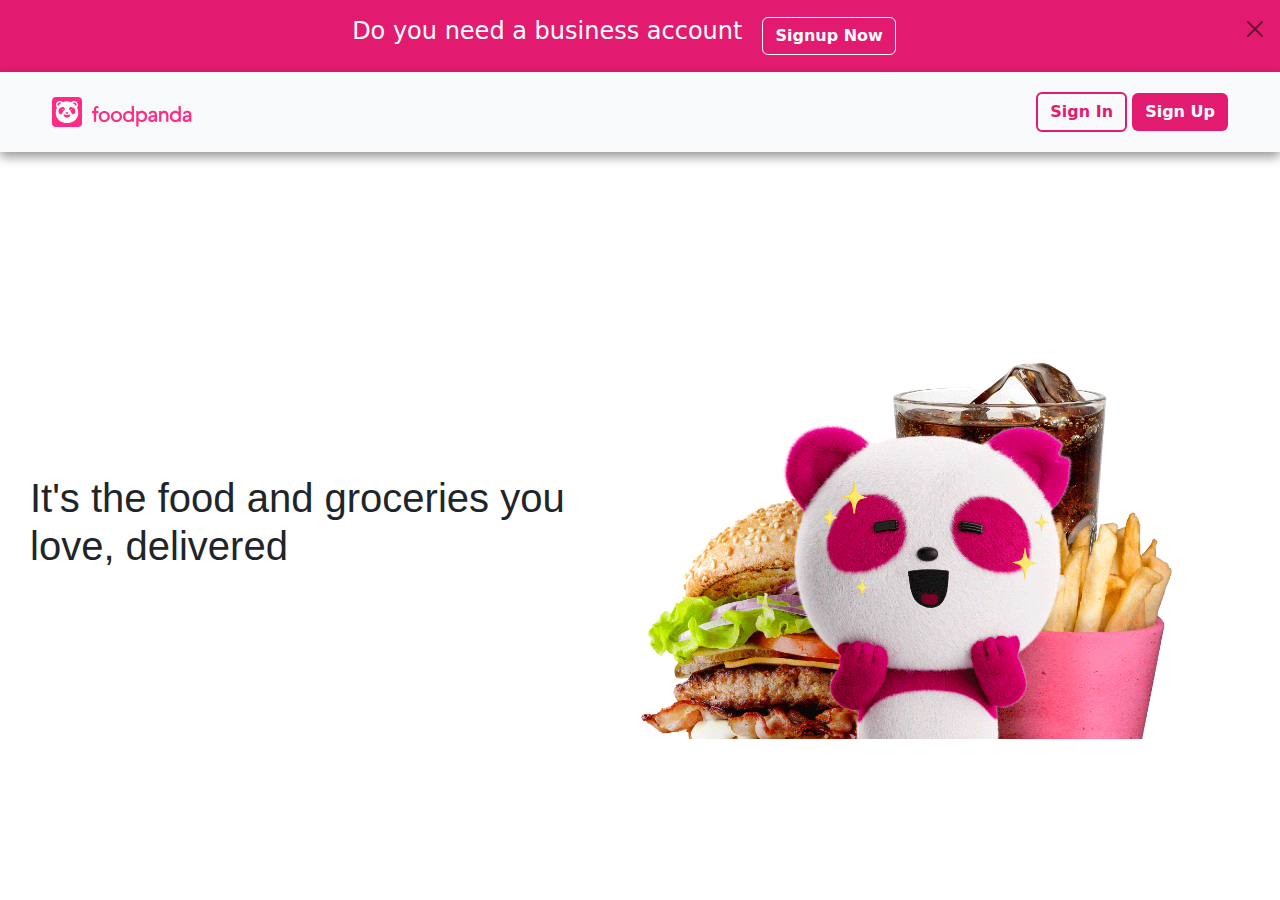
==== index.html @ 928614de "Initial commit" ====
<!DOCTYPE html>
<html lang="en">
<head>
    <meta charset="UTF-8">
    <meta name="viewport" content="width=device-width, initial-scale=1.0">
    <title>Food Panda</title>
    <link rel="stylesheet" href="./bootstrap/css/bootstrap.min.css">
    <link rel="stylesheet" href="style.css">
</head>
<body>
    <div class="alert alert-dismissible fade show" role="alert">
        <strong><h4>Do you need a business account</h4></strong>
        <button class="btn Signup-btn ">Signup Now</button>    
        <button type="button" class="btn-close" data-bs-dismiss="alert" aria-label="Close"></button>
      </div>
      <nav class="navbar bg-body-tertiary second-nav">
        <div class="container-fluid ">
            <div class="logos">
                <img src="./resources/logo1.svg" alt="Logo" width="30"  class="d-inline-block align-text-top">
                <img src="./resources/logo2.svg" alt="Logo" width="100" class="d-inline-block align-text-top"> 
            </div>
            <div class="btns">
                <button class="btn btn-In">Sign In</button>
                <button class="btn btn-Up">Sign Up</button>
            </div>
        </div>
    </nav>
    <div class="cont-wrap">
        <div class="cont1">
            <h1>It's the food and groceries you love, delivered</h1>
        </div>
        <div class="cont2">
            <img src="./resources/bg-image.png" alt="">
        </div>
    </div>
      <script src="./bootstrap/js/bootstrap.min.js"></script>
      <script src="./bootstrap/js/jquery.js"></script>
      <script src="app.js"></script>
</body>
</html>
---- style.css ----
*{
    margin: 0;
    padding: 0;
}

html,
body {
  height: 100%;
}

/* Landing Page */
body {
  display: flex;
  flex-direction: column;
}


.alert{
    background-color: #e21b70;
    color: white;
    display: flex;
    justify-content: center;
    gap: 20px;
    margin-bottom: 0;
    border-radius: 0;
}

.Signup-btn{
    border: 1px solid white;
    font-weight: bold;
    color: white;
}

.Signup-btn:hover{
    background-color: white;
    color: #e21b70;
}

.logos{
    display: flex;
    align-items: end;
    gap: 10px;
}

.second-nav {
    display: flex;
    justify-content: space-around;
    align-items: center;
    padding-inline: 40px;
    padding-block: 20px;
    box-shadow: 0px 5px 10px rgba(0,0,0,0.4);
}

.btn-In{
    border: 2px solid #e21b70;
    color: #e21b70;
    font-weight: bold;
}

.btn-In:hover{
    background-color: #e21b70;
    color: white;
}

.btn-Up{
    background-color: #e21b70;
    color: white;
    font-weight: bold;
}

.btn-Up:hover{
    border: 2px solid #e21b70;
}

.cont-wrap{
    flex-grow: 1;
    display: flex;
    justify-content: space-between;
    align-items: center;
}

.cont1{
    padding-left: 30px;
    width: 50%;
}

.cont2{
    width: 50%;
}

.cont2 img{
    width: 100%;
}

/* Authentication */
.container{
    margin: 100px auto; 
}

h1{
    font-family: Verdana, Geneva, Tahoma, sans-serif;
}

#img{
    cursor: pointer;
}

.Signin-btn{
    border: 1px solid white;
    font-weight: bold;
    color: white;
}

.Signin-btn:hover{
    background-color: white;
    color: #e21b70;
}
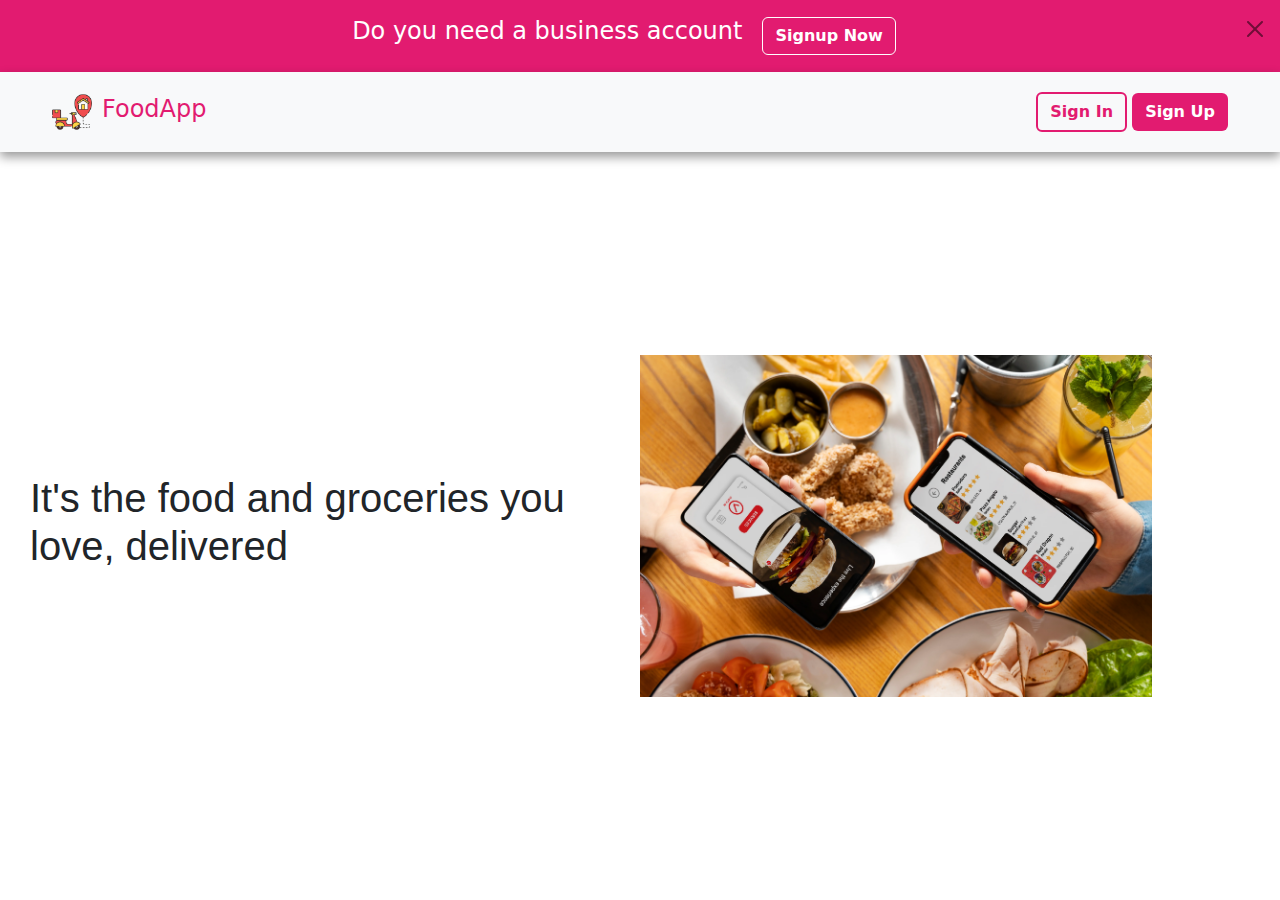
==== commit d0c0f291: "logo and name updated" ====
--- a/index.html
+++ b/index.html
@@ -3,7 +3,7 @@
 <head>
     <meta charset="UTF-8">
     <meta name="viewport" content="width=device-width, initial-scale=1.0">
-    <title>Food Panda</title>
+    <title>Food App</title>
     <link rel="stylesheet" href="./bootstrap/css/bootstrap.min.css">
     <link rel="stylesheet" href="style.css">
 </head>
@@ -16,8 +16,8 @@
       <nav class="navbar bg-body-tertiary second-nav">
         <div class="container-fluid ">
             <div class="logos">
-                <img src="./resources/logo1.svg" alt="Logo" width="30"  class="d-inline-block align-text-top">
-                <img src="./resources/logo2.svg" alt="Logo" width="100" class="d-inline-block align-text-top"> 
+                <img src="resources/logo.png" style="width: 40px;" alt="">
+                <h4 style="color: #e21b70;">FoodApp</h4>
             </div>
             <div class="btns">
                 <button class="btn btn-In">Sign In</button>
@@ -30,11 +30,11 @@
             <h1>It's the food and groceries you love, delivered</h1>
         </div>
         <div class="cont2">
-            <img src="./resources/bg-image.png" alt="">
+            <img src="./resources/hero.webp" alt="">
         </div>
     </div>
       <script src="./bootstrap/js/bootstrap.min.js"></script>
       <script src="./bootstrap/js/jquery.js"></script>
-      <script src="app.js"></script>
+      <script type="module" src="app.js"></script>
 </body>
 </html>--- a/style.css
+++ b/style.css
@@ -89,7 +89,7 @@
 }
 
 .cont2 img{
-    width: 100%;
+    width: 80%;
 }
 
 /* Authentication */
@@ -115,3 +115,47 @@
     background-color: white;
     color: #e21b70;
 }
+
+#homeBtn{
+    width: 80px;
+    margin: 20px 0px 0px 20px;
+}
+
+#delete{
+    background-color: #fff;
+    font-size: larger;
+    cursor: pointer;
+}
+
+#delete:active{
+    font-size: large;
+    cursor: pointer
+}
+
+.qty{
+    width: 24px;
+    height: 24px;
+    background-color: #e21b70;
+    color: white;
+    border-radius: 12px;
+    border: none;
+}
+
+.qty:active{
+    width: 22px;
+    height: 22px;
+    border-radius: 11px;
+}
+
+#btnIn{
+    border: 1px solid white;
+    font-weight: bold;
+    color: white;
+}
+
+#btnIn:hover{
+    background-color: white;
+    color: #e21b70;
+}
+
+
